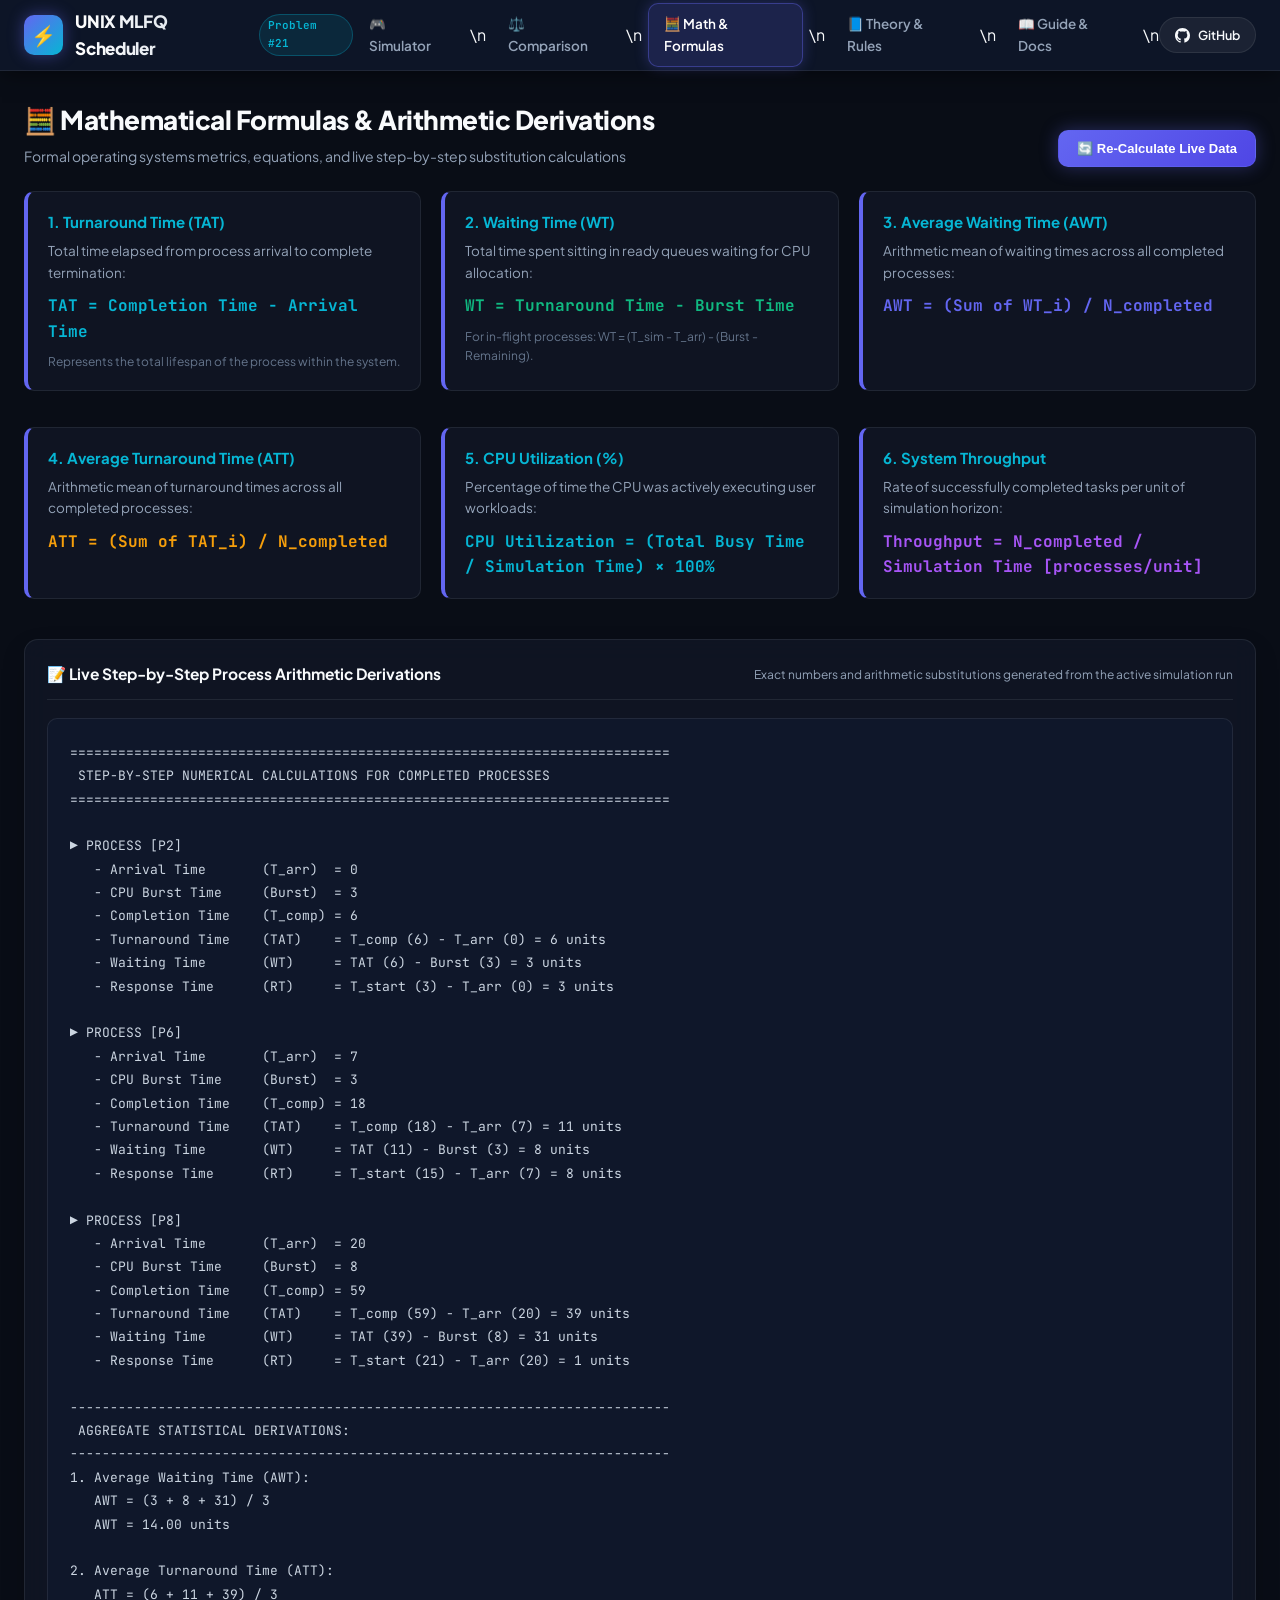
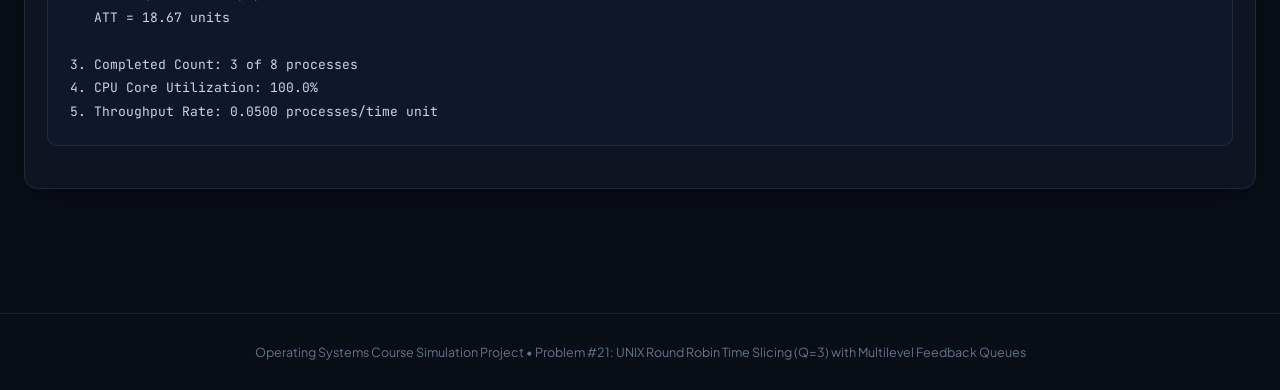
==== calculations.html @ 1c4921f4 "Add multi-page web frontend: 5 pages, shared CSS/JS engine, zero personal details" ====
<!DOCTYPE html>
<html lang="en">
<head>
    <meta charset="UTF-8">
    <meta name="viewport" content="width=device-width, initial-scale=1.0">
    <title>Mathematical Derivations & Formulas | UNIX MLFQ</title>
    <link rel="preconnect" href="https://fonts.googleapis.com">
    <link rel="preconnect" href="https://fonts.gstatic.com" crossorigin>
    <link href="https://fonts.googleapis.com/css2?family=Plus+Jakarta+Sans:wght@400;500;600;700;800&family=JetBrains+Mono:wght@400;600;700&display=swap" rel="stylesheet">
    <link rel="stylesheet" href="style.css">
</head>
<body>

<nav class="navbar">
    <div class="nav-container">
        <a href="index.html" class="nav-brand">
            <div class="brand-icon">⚡</div>
            <div>
                <div class="brand-title">UNIX MLFQ Scheduler</div>
            </div>
            <span class="brand-tag">Problem #21</span>
        </a>
        <ul class="nav-links">
            <li><a href="index.html" class="nav-link">🎮 Simulator</a></li>\n            <li><a href="comparison.html" class="nav-link">⚖️ Comparison</a></li>\n            <li><a href="calculations.html" class="nav-link active">🧮 Math & Formulas</a></li>\n            <li><a href="theory.html" class="nav-link">📘 Theory & Rules</a></li>\n            <li><a href="docs.html" class="nav-link">📖 Guide & Docs</a></li>\n        </ul>
        <div class="nav-actions">
            <a href="https://github.com/VaruVeerapaneni/OS-MLFQ-Scheduler" target="_blank" class="nav-gh-btn">
                <svg width="15" height="15" fill="currentColor" viewBox="0 0 24 24"><path d="M12 0C5.37 0 0 5.37 0 12c0 5.31 3.435 9.795 8.205 11.385.6.105.825-.255.825-.57 0-.285-.015-1.23-.015-2.235-3.015.555-3.795-.735-4.035-1.41-.135-.345-.72-1.41-1.23-1.695-.42-.225-1.02-.78-.015-.795.945-.015 1.62.87 1.845 1.23 1.08 1.815 2.805 1.305 3.495.99.105-.78.42-1.305.765-1.605-2.67-.3-5.46-1.335-5.46-5.925 0-1.305.465-2.385 1.23-3.225-.12-.3-.54-1.53.12-3.18 0 0 1.005-.315 3.3 1.23.96-.27 1.98-.405 3-.405s2.04.135 3 .405c2.295-1.56 3.3-1.23 3.3-1.23.66 1.65.24 2.88.12 3.18.765.84 1.23 1.905 1.23 3.225 0 4.605-2.805 5.625-5.475 5.925.435.375.81 1.095.81 2.22 0 1.605-.015 2.895-.015 3.3 0 .315.225.69.825.57A12.02 12.02 0 0024 12c0-6.63-5.37-12-12-12z"/></svg>
                GitHub
            </a>
        </div>
    </div>
</nav>

<div class="main-wrapper">
    <div class="page-header">
        <div>
            <h1 class="page-title">🧮 Mathematical Formulas & Arithmetic Derivations</h1>
            <p class="page-subtitle">Formal operating systems metrics, equations, and live step-by-step substitution calculations</p>
        </div>
        <div class="btn-group">
            <button class="btn btn-primary" onclick="recalcMath()">🔄 Re-Calculate Live Data</button>
        </div>
    </div>

    <!-- Formal Mathematical Definitions Grid -->
    <div style="display:grid; grid-template-columns:repeat(auto-fit, minmax(380px, 1fr)); gap:20px; margin-bottom:24px;">
        <div class="rule-card">
            <h3>1. Turnaround Time (TAT)</h3>
            <p>Total time elapsed from process arrival to complete termination:</p>
            <div style="margin-top:10px; font-family:var(--font-mono); color:var(--cyan); font-weight:700;">
                TAT = Completion Time - Arrival Time
            </div>
            <p style="margin-top:8px; font-size:12px; color:var(--text-dim);">Represents the total lifespan of the process within the system.</p>
        </div>

        <div class="rule-card">
            <h3>2. Waiting Time (WT)</h3>
            <p>Total time spent sitting in ready queues waiting for CPU allocation:</p>
            <div style="margin-top:10px; font-family:var(--font-mono); color:var(--emerald); font-weight:700;">
                WT = Turnaround Time - Burst Time
            </div>
            <p style="margin-top:8px; font-size:12px; color:var(--text-dim);">For in-flight processes: WT = (T_sim - T_arr) - (Burst - Remaining).</p>
        </div>

        <div class="rule-card">
            <h3>3. Average Waiting Time (AWT)</h3>
            <p>Arithmetic mean of waiting times across all completed processes:</p>
            <div style="margin-top:10px; font-family:var(--font-mono); color:var(--primary); font-weight:700;">
                AWT = (Sum of WT_i) / N_completed
            </div>
        </div>

        <div class="rule-card">
            <h3>4. Average Turnaround Time (ATT)</h3>
            <p>Arithmetic mean of turnaround times across all completed processes:</p>
            <div style="margin-top:10px; font-family:var(--font-mono); color:var(--amber); font-weight:700;">
                ATT = (Sum of TAT_i) / N_completed
            </div>
        </div>

        <div class="rule-card">
            <h3>5. CPU Utilization (%)</h3>
            <p>Percentage of time the CPU was actively executing user workloads:</p>
            <div style="margin-top:10px; font-family:var(--font-mono); color:var(--cyan); font-weight:700;">
                CPU Utilization = (Total Busy Time / Simulation Time) &times; 100%
            </div>
        </div>

        <div class="rule-card">
            <h3>6. System Throughput</h3>
            <p>Rate of successfully completed tasks per unit of simulation horizon:</p>
            <div style="margin-top:10px; font-family:var(--font-mono); color:var(--purple); font-weight:700;">
                Throughput = N_completed / Simulation Time  [processes/unit]
            </div>
        </div>
    </div>

    <!-- Live Step-by-Step Derivation Box -->
    <div class="panel">
        <div class="panel-header">
            <div class="panel-title">📝 Live Step-by-Step Process Arithmetic Derivations</div>
            <div style="font-size:12px; color:var(--text-muted);">Exact numbers and arithmetic substitutions generated from the active simulation run</div>
        </div>
        <div class="math-card" id="mathInspectorBox">Computing arithmetic derivations...</div>
    </div>
</div>

<footer>
    <div class="main-wrapper" style="padding:0;">
        Operating Systems Course Simulation Project &bull; Problem #21: UNIX Round Robin Time Slicing (Q=3) with Multilevel Feedback Queues
    </div>
</footer>

<script src="mlfq-engine.js"></script>
<script>
function recalcMath() {
    const arrivals = [0, 0, 3, 4, 7, 7, 8, 20];
    const bursts = [13, 3, 12, 13, 10, 3, 11, 8];
    const workload = [];
    for (let i = 0; i < arrivals.length; i++) {
        workload.push({ pid: `P${i + 1}`, arrival: arrivals[i], burst: bursts[i] });
    }

    const res = simulateMLFQ(workload, 3, 60, 3);
    const box = document.getElementById("mathInspectorBox");
    if (!box) return;

    const lines = [
        "===========================================================================",
        " STEP-BY-STEP NUMERICAL CALCULATIONS FOR COMPLETED PROCESSES",
        "===========================================================================",
        ""
    ];

    if (res.completed.length === 0) {
        lines.push("No processes completed execution within the current simulation horizon.");
    } else {
        res.completed.forEach((p, idx) => {
            lines.push(`▶ PROCESS [${p.pid}]`);
            lines.push(`   - Arrival Time       (T_arr)  = ${p.arrival}`);
            lines.push(`   - CPU Burst Time     (Burst)  = ${p.burst}`);
            lines.push(`   - Completion Time    (T_comp) = ${p.completionTime}`);
            lines.push(`   - Turnaround Time    (TAT)    = T_comp (${p.completionTime}) - T_arr (${p.arrival}) = ${p.tat} units`);
            lines.push(`   - Waiting Time       (WT)     = TAT (${p.tat}) - Burst (${p.burst}) = ${p.wt} units`);
            if (p.rt !== null) lines.push(`   - Response Time      (RT)     = T_start (${p.startTime}) - T_arr (${p.arrival}) = ${p.rt} units`);
            lines.push("");
        });

        lines.push("---------------------------------------------------------------------------");
        lines.push(" AGGREGATE STATISTICAL DERIVATIONS:");
        lines.push("---------------------------------------------------------------------------");
        const wtSum = res.completed.map(p => p.wt).join(" + ");
        lines.push(`1. Average Waiting Time (AWT):`);
        lines.push(`   AWT = (${wtSum}) / ${res.completed.length}`);
        lines.push(`   AWT = ${res.awt} units`);
        lines.push("");

        const tatSum = res.completed.map(p => p.tat).join(" + ");
        lines.push(`2. Average Turnaround Time (ATT):`);
        lines.push(`   ATT = (${tatSum}) / ${res.completed.length}`);
        lines.push(`   ATT = ${res.att} units`);
        lines.push("");

        lines.push(`3. Completed Count: ${res.doneCount} of ${res.total} processes`);
        lines.push(`4. CPU Core Utilization: ${res.cpu}%`);
        lines.push(`5. Throughput Rate: ${res.tp} processes/time unit`);
    }

    box.innerText = lines.join("\n");
}

window.addEventListener("DOMContentLoaded", () => {
    recalcMath();
});
</script>
</body>
</html>
---- style.css ----
/* ==========================================================================
   UNIX MLFQ Process Scheduling Simulation — Unified Theme Stylesheet
   Problem #21: Round Robin Time Slicing (Q=3) with Multilevel Feedback Queues
   ========================================================================== */

:root {
    --bg-base: #090d16;
    --bg-surface: #0f172a;
    --bg-card: rgba(17, 24, 39, 0.78);
    --bg-card-hover: rgba(30, 41, 59, 0.88);
    --border-glass: rgba(255, 255, 255, 0.08);
    --border-glow: rgba(99, 102, 241, 0.4);
    --primary: #6366f1;
    --primary-hover: #4f46e5;
    --primary-glow: rgba(99, 102, 241, 0.45);
    --cyan: #06b6d4;
    --cyan-glow: rgba(6, 182, 212, 0.4);
    --emerald: #10b981;
    --amber: #f59e0b;
    --rose: #f43f5e;
    --purple: #a855f7;
    --text-main: #f8fafc;
    --text-muted: #94a3b8;
    --text-dim: #64748b;
    --radius-sm: 6px;
    --radius-md: 10px;
    --radius-lg: 14px;
    --radius-full: 9999px;
    --font-sans: 'Plus Jakarta Sans', -apple-system, BlinkMacSystemFont, "Segoe UI", Roboto, sans-serif;
    --font-mono: 'JetBrains Mono', "SFMono-Regular", Consolas, monospace;
}

* { box-sizing: border-box; margin: 0; padding: 0; }

html, body {
    background-color: var(--bg-base);
    color: var(--text-main);
    font-family: var(--font-sans);
    line-height: 1.6;
    min-height: 100vh;
    -webkit-font-smoothing: antialiased;
}

/* Scrollbars */
::-webkit-scrollbar { width: 8px; height: 8px; }
::-webkit-scrollbar-track { background: var(--bg-surface); }
::-webkit-scrollbar-thumb { background: #334155; border-radius: var(--radius-full); }
::-webkit-scrollbar-thumb:hover { background: #475569; }

/* Sticky Top Navigation Bar */
.navbar {
    position: sticky;
    top: 0;
    z-index: 100;
    background: rgba(15, 23, 42, 0.90);
    backdrop-filter: blur(16px);
    -webkit-backdrop-filter: blur(16px);
    border-bottom: 1px solid var(--border-glass);
    box-shadow: 0 4px 20px -2px rgba(0, 0, 0, 0.5);
}

.nav-container {
    max-width: 1400px;
    margin: 0 auto;
    padding: 0 24px;
    height: 70px;
    display: flex;
    align-items: center;
    justify-content: space-between;
}

.nav-brand {
    display: flex;
    align-items: center;
    gap: 12px;
    text-decoration: none;
    color: var(--text-main);
}

.brand-icon {
    width: 40px;
    height: 40px;
    background: linear-gradient(135deg, #6366f1, #06b6d4);
    border-radius: 10px;
    display: flex;
    align-items: center;
    justify-content: center;
    font-size: 20px;
    box-shadow: 0 0 16px var(--primary-glow);
}

.brand-title {
    font-size: 17px;
    font-weight: 800;
    letter-spacing: -0.3px;
    background: linear-gradient(to right, #ffffff, #cbd5e1);
    -webkit-background-clip: text;
    -webkit-text-fill-color: transparent;
}

.brand-tag {
    font-size: 11px;
    color: var(--cyan);
    font-family: var(--font-mono);
    font-weight: 600;
    background: rgba(6, 182, 212, 0.12);
    padding: 2px 8px;
    border-radius: var(--radius-full);
    border: 1px solid rgba(6, 182, 212, 0.3);
}

.nav-links {
    display: flex;
    align-items: center;
    gap: 6px;
    list-style: none;
}

.nav-link {
    display: flex;
    align-items: center;
    gap: 7px;
    padding: 9px 15px;
    font-size: 13.5px;
    font-weight: 600;
    color: var(--text-muted);
    text-decoration: none;
    border-radius: var(--radius-md);
    transition: all 0.2s ease;
    border: 1px solid transparent;
}

.nav-link:hover {
    color: var(--text-main);
    background: rgba(255, 255, 255, 0.06);
}

.nav-link.active {
    color: #ffffff;
    background: rgba(99, 102, 241, 0.18);
    border-color: rgba(99, 102, 241, 0.4);
    box-shadow: 0 0 14px rgba(99, 102, 241, 0.3);
}

.nav-gh-btn {
    display: flex;
    align-items: center;
    gap: 8px;
    padding: 7px 15px;
    font-size: 12.5px;
    font-weight: 600;
    color: var(--text-main);
    background: rgba(255, 255, 255, 0.06);
    border: 1px solid var(--border-glass);
    border-radius: var(--radius-full);
    text-decoration: none;
    transition: all 0.2s ease;
}

.nav-gh-btn:hover {
    background: rgba(255, 255, 255, 0.14);
    border-color: rgba(255, 255, 255, 0.25);
}

/* Page Layout */
.main-wrapper {
    max-width: 1400px;
    margin: 0 auto;
    padding: 28px 24px 60px 24px;
}

.page-header {
    margin-bottom: 24px;
    display: flex;
    justify-content: space-between;
    align-items: flex-end;
    flex-wrap: wrap;
    gap: 16px;
}

.page-title {
    font-size: 26px;
    font-weight: 800;
    letter-spacing: -0.5px;
    display: flex;
    align-items: center;
    gap: 12px;
}

.page-subtitle {
    color: var(--text-muted);
    font-size: 14px;
    margin-top: 4px;
}

/* Glass Panels */
.panel {
    background: var(--bg-card);
    border: 1px solid var(--border-glass);
    border-radius: var(--radius-lg);
    padding: 22px;
    margin-bottom: 24px;
    backdrop-filter: blur(12px);
    -webkit-backdrop-filter: blur(12px);
    box-shadow: 0 10px 30px -10px rgba(0, 0, 0, 0.4);
}

.panel-header {
    display: flex;
    align-items: center;
    justify-content: space-between;
    margin-bottom: 18px;
    padding-bottom: 12px;
    border-bottom: 1px solid var(--border-glass);
}

.panel-title {
    font-size: 15.5px;
    font-weight: 700;
    color: var(--text-main);
    display: flex;
    align-items: center;
    gap: 8px;
}

.params-grid {
    display: grid;
    grid-template-columns: repeat(auto-fit, minmax(140px, 1fr));
    gap: 14px;
    margin-bottom: 18px;
}

.input-box {
    display: flex;
    flex-direction: column;
    gap: 6px;
}

.input-box label {
    font-size: 11px;
    font-weight: 700;
    text-transform: uppercase;
    letter-spacing: 0.5px;
    color: var(--text-muted);
}

.input-box input, .input-box select {
    background: #0b1120;
    border: 1px solid rgba(255, 255, 255, 0.12);
    border-radius: var(--radius-sm);
    padding: 9px 12px;
    color: var(--text-main);
    font-family: var(--font-mono);
    font-size: 13.5px;
    font-weight: 600;
    outline: none;
    transition: all 0.2s ease;
}

.input-box input:focus, .input-box select:focus {
    border-color: var(--primary);
    box-shadow: 0 0 12px var(--primary-glow);
}

/* Buttons */
.btn-group {
    display: flex;
    flex-wrap: wrap;
    align-items: center;
    gap: 10px;
}

.btn {
    display: inline-flex;
    align-items: center;
    justify-content: center;
    gap: 8px;
    padding: 10px 18px;
    font-size: 13px;
    font-weight: 700;
    border-radius: var(--radius-md);
    cursor: pointer;
    transition: all 0.2s ease;
    border: 1px solid transparent;
    text-decoration: none;
    outline: none;
}

.btn:active { transform: translateY(1px); }

.btn-primary {
    background: linear-gradient(135deg, #6366f1, #4f46e5);
    color: #ffffff;
    border-color: rgba(99, 102, 241, 0.4);
    box-shadow: 0 0 18px rgba(99, 102, 241, 0.35);
}
.btn-primary:hover {
    background: linear-gradient(135deg, #4f46e5, #4338ca);
    box-shadow: 0 0 24px rgba(99, 102, 241, 0.5);
}

.btn-cyan {
    background: rgba(6, 182, 212, 0.12);
    color: var(--cyan);
    border-color: rgba(6, 182, 212, 0.35);
}
.btn-cyan:hover {
    background: rgba(6, 182, 212, 0.22);
    border-color: var(--cyan);
    box-shadow: 0 0 16px var(--cyan-glow);
}

.btn-emerald {
    background: rgba(16, 185, 129, 0.12);
    color: var(--emerald);
    border-color: rgba(16, 185, 129, 0.35);
}
.btn-emerald:hover {
    background: rgba(16, 185, 129, 0.22);
    border-color: var(--emerald);
    box-shadow: 0 0 16px rgba(16, 185, 129, 0.35);
}

.btn-amber {
    background: rgba(245, 158, 11, 0.12);
    color: var(--amber);
    border-color: rgba(245, 158, 11, 0.35);
}
.btn-amber:hover {
    background: rgba(245, 158, 11, 0.22);
    border-color: var(--amber);
}

.btn-secondary {
    background: rgba(255, 255, 255, 0.05);
    color: var(--text-main);
    border-color: var(--border-glass);
}
.btn-secondary:hover {
    background: rgba(255, 255, 255, 0.1);
    border-color: rgba(255, 255, 255, 0.2);
}

/* KPI Cards */
.kpi-grid {
    display: grid;
    grid-template-columns: repeat(auto-fit, minmax(210px, 1fr));
    gap: 16px;
    margin-bottom: 24px;
}

.kpi-card {
    background: var(--bg-card);
    border: 1px solid var(--border-glass);
    border-radius: var(--radius-lg);
    padding: 18px 20px;
    position: relative;
    overflow: hidden;
    backdrop-filter: blur(12px);
    transition: transform 0.2s ease, border-color 0.2s ease;
}

.kpi-card:hover {
    transform: translateY(-2px);
    border-color: rgba(255, 255, 255, 0.18);
}

.kpi-card::before {
    content: '';
    position: absolute;
    top: 0; left: 0; right: 0;
    height: 3px;
    background: var(--kpi-accent, var(--primary));
}

.kpi-label {
    font-size: 11px;
    text-transform: uppercase;
    font-weight: 700;
    letter-spacing: 0.6px;
    color: var(--text-muted);
}

.kpi-value {
    font-size: 28px;
    font-weight: 800;
    margin: 8px 0 4px 0;
    color: var(--text-main);
    font-family: var(--font-mono);
    letter-spacing: -0.5px;
}

.kpi-subtext {
    font-size: 12px;
    color: var(--text-dim);
}

/* Live Monitor & Queues */
.live-monitor-grid {
    display: grid;
    grid-template-columns: 290px 1fr;
    gap: 18px;
    margin-bottom: 24px;
}

.cpu-box {
    background: var(--bg-surface);
    border: 1px solid var(--border-glass);
    border-radius: var(--radius-md);
    padding: 18px;
    display: flex;
    flex-direction: column;
    justify-content: space-between;
    position: relative;
    overflow: hidden;
}

.cpu-pulse-dot {
    width: 10px;
    height: 10px;
    border-radius: 50%;
    background: var(--emerald);
    box-shadow: 0 0 10px var(--emerald);
    animation: cpuPulse 1.4s infinite ease-in-out;
}

@keyframes cpuPulse {
    0% { transform: scale(0.9); opacity: 0.6; }
    50% { transform: scale(1.3); opacity: 1; }
    100% { transform: scale(0.9); opacity: 0.6; }
}

.cpu-active-val {
    font-size: 18px;
    font-weight: 700;
    color: var(--cyan);
    font-family: var(--font-mono);
    margin-top: 6px;
}

.queues-container {
    background: var(--bg-surface);
    border: 1px solid var(--border-glass);
    border-radius: var(--radius-md);
    padding: 16px;
    display: flex;
    flex-direction: column;
    gap: 12px;
}

.queue-row {
    display: flex;
    align-items: center;
    gap: 12px;
}

.queue-badge {
    width: 72px;
    font-size: 11px;
    font-weight: 700;
    padding: 4px 8px;
    border-radius: var(--radius-sm);
    text-align: center;
    font-family: var(--font-mono);
}

.q0-badge { background: rgba(99, 102, 241, 0.2); color: #818cf8; border: 1px solid rgba(99, 102, 241, 0.4); }
.q1-badge { background: rgba(6, 182, 212, 0.2); color: #22d3ee; border: 1px solid rgba(6, 182, 212, 0.4); }
.q2-badge { background: rgba(245, 158, 11, 0.2); color: #fbbf24; border: 1px solid rgba(245, 158, 11, 0.4); }

.queue-track {
    flex: 1;
    min-height: 42px;
    background: #090d16;
    border: 1px dashed rgba(255, 255, 255, 0.1);
    border-radius: var(--radius-sm);
    display: flex;
    align-items: center;
    padding: 4px 10px;
    gap: 8px;
    overflow-x: auto;
}

.pcb-chip {
    display: inline-flex;
    align-items: center;
    gap: 6px;
    padding: 4px 10px;
    background: #1e293b;
    border: 1px solid rgba(255, 255, 255, 0.12);
    border-radius: var(--radius-full);
    font-size: 11.5px;
    font-weight: 700;
    font-family: var(--font-mono);
    color: var(--text-main);
    white-space: nowrap;
}

.pcb-chip-rem {
    color: var(--cyan);
    font-size: 10px;
}

.queue-empty-msg {
    font-size: 11px;
    color: var(--text-dim);
    font-style: italic;
}

/* Gantt Chart */
.gantt-svg-wrapper {
    width: 100%;
    overflow-x: auto;
    padding: 8px 0;
}

.gantt-svg {
    width: 100%;
    min-width: 900px;
    height: 96px;
    background: #070b12;
    border-radius: var(--radius-md);
    border: 1px solid rgba(255, 255, 255, 0.05);
}

/* Data Tables */
.table-wrapper {
    width: 100%;
    overflow-x: auto;
    background: var(--bg-surface);
    border: 1px solid var(--border-glass);
    border-radius: var(--radius-md);
}

table {
    width: 100%;
    border-collapse: collapse;
    font-size: 13px;
    text-align: left;
}

thead th {
    background: #0b1120;
    color: var(--text-muted);
    font-size: 11px;
    font-weight: 700;
    text-transform: uppercase;
    letter-spacing: 0.5px;
    padding: 12px 16px;
    border-bottom: 1px solid var(--border-glass);
}

tbody td {
    padding: 12px 16px;
    border-bottom: 1px solid rgba(255, 255, 255, 0.04);
    font-family: var(--font-mono);
    color: #e2e8f0;
}

tbody tr:hover { background: rgba(255, 255, 255, 0.03); }

.status-badge {
    display: inline-block;
    padding: 3px 8px;
    border-radius: var(--radius-full);
    font-size: 10.5px;
    font-weight: 700;
}

.status-term { background: rgba(16, 185, 129, 0.15); color: #34d399; border: 1px solid rgba(16, 185, 129, 0.3); }
.status-ready { background: rgba(6, 182, 212, 0.15); color: #38bdf8; border: 1px solid rgba(6, 182, 212, 0.3); }
.status-run { background: rgba(99, 102, 241, 0.2); color: #a5b4fc; border: 1px solid rgba(99, 102, 241, 0.4); }

/* Math Box & Theory Cards */
.math-card {
    background: var(--bg-surface);
    border: 1px solid var(--border-glass);
    border-radius: var(--radius-md);
    padding: 22px;
    margin-bottom: 20px;
    font-family: var(--font-mono);
    font-size: 13px;
    line-height: 1.8;
    color: #cbd5e1;
    white-space: pre-wrap;
}

.rule-card {
    background: var(--bg-card);
    border: 1px solid var(--border-glass);
    border-left: 4px solid var(--primary);
    border-radius: var(--radius-md);
    padding: 18px 20px;
    margin-bottom: 16px;
}

.rule-card h3 {
    font-size: 15px;
    color: var(--cyan);
    margin-bottom: 6px;
}

.rule-card p {
    color: var(--text-muted);
    font-size: 13.5px;
}

/* Modal */
.modal-overlay {
    position: fixed;
    top: 0; left: 0; right: 0; bottom: 0;
    background: rgba(0, 0, 0, 0.78);
    backdrop-filter: blur(8px);
    z-index: 999;
    display: none;
    align-items: center;
    justify-content: center;
    padding: 20px;
}

.modal-content {
    background: #0f172a;
    border: 1px solid rgba(255, 255, 255, 0.15);
    border-radius: var(--radius-lg);
    width: 100%;
    max-width: 480px;
    padding: 24px;
    box-shadow: 0 20px 40px rgba(0,0,0,0.6);
}

.modal-header {
    display: flex;
    justify-content: space-between;
    align-items: center;
    margin-bottom: 18px;
}

.modal-close-btn {
    background: transparent;
    border: none;
    color: var(--text-muted);
    font-size: 22px;
    cursor: pointer;
}
.modal-close-btn:hover { color: #ffffff; }

/* Footer */
footer {
    border-top: 1px solid var(--border-glass);
    padding: 28px 0;
    margin-top: 40px;
    text-align: center;
    color: var(--text-dim);
    font-size: 12.5px;
}

/* Responsive */
@media (max-width: 900px) {
    .live-monitor-grid { grid-template-columns: 1fr; }
    .nav-links { display: none; }
}
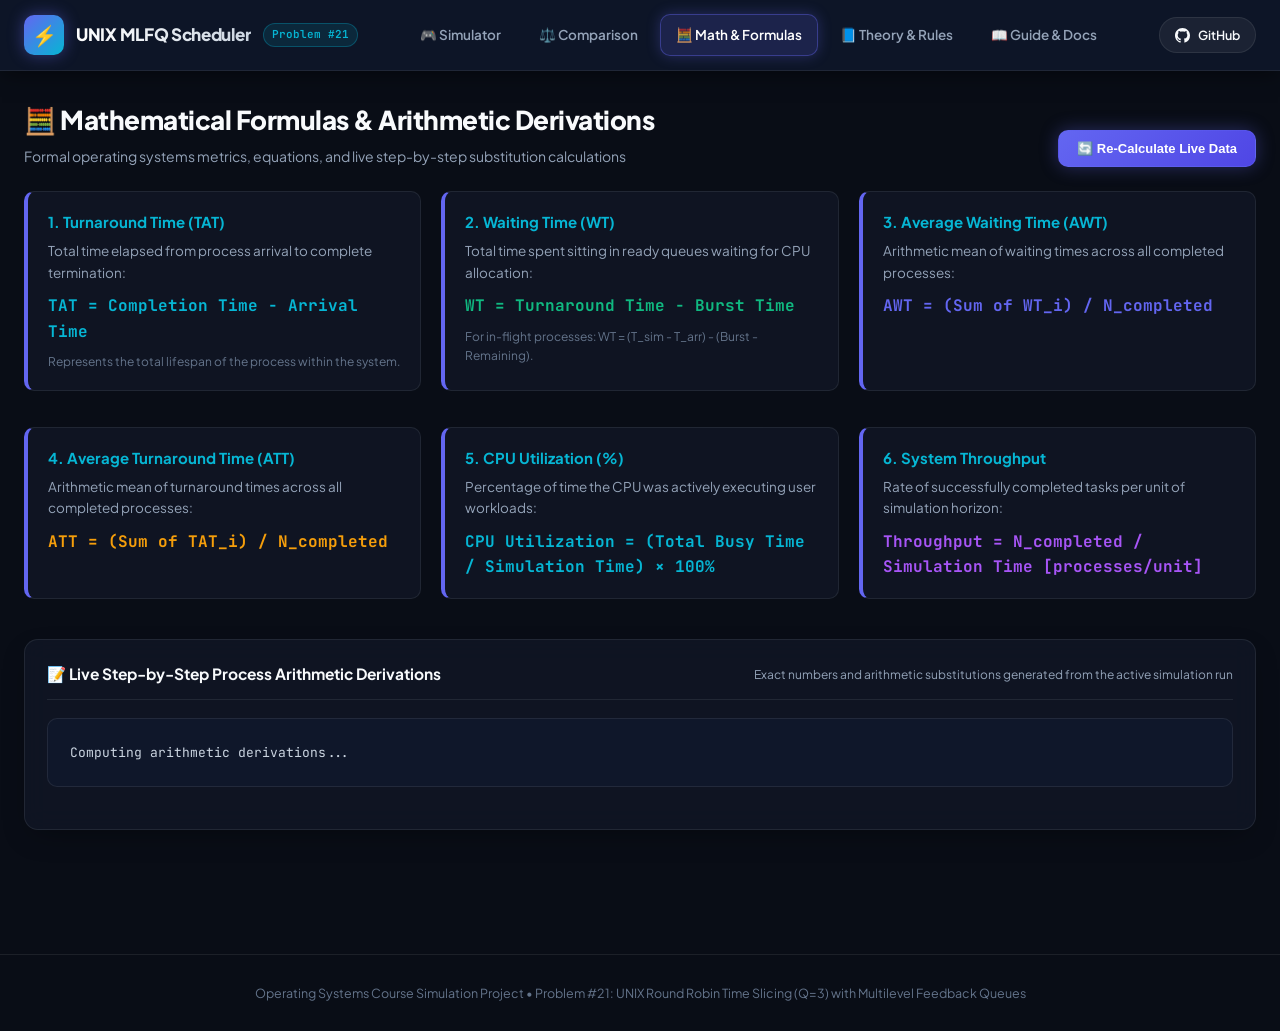
==== commit 6615c3e5: "Fix page navigation and add workload mode selector" ====
--- a/calculations.html
+++ b/calculations.html
@@ -21,7 +21,12 @@
             <span class="brand-tag">Problem #21</span>
         </a>
         <ul class="nav-links">
-            <li><a href="index.html" class="nav-link">🎮 Simulator</a></li>\n            <li><a href="comparison.html" class="nav-link">⚖️ Comparison</a></li>\n            <li><a href="calculations.html" class="nav-link active">🧮 Math & Formulas</a></li>\n            <li><a href="theory.html" class="nav-link">📘 Theory & Rules</a></li>\n            <li><a href="docs.html" class="nav-link">📖 Guide & Docs</a></li>\n        </ul>
+            <li><a href="index.html" class="nav-link">🎮 Simulator</a></li>
+            <li><a href="comparison.html" class="nav-link">⚖️ Comparison</a></li>
+            <li><a href="calculations.html" class="nav-link active">🧮 Math & Formulas</a></li>
+            <li><a href="theory.html" class="nav-link">📘 Theory & Rules</a></li>
+            <li><a href="docs.html" class="nav-link">📖 Guide & Docs</a></li>
+        </ul>
         <div class="nav-actions">
             <a href="https://github.com/VaruVeerapaneni/OS-MLFQ-Scheduler" target="_blank" class="nav-gh-btn">
                 <svg width="15" height="15" fill="currentColor" viewBox="0 0 24 24"><path d="M12 0C5.37 0 0 5.37 0 12c0 5.31 3.435 9.795 8.205 11.385.6.105.825-.255.825-.57 0-.285-.015-1.23-.015-2.235-3.015.555-3.795-.735-4.035-1.41-.135-.345-.72-1.41-1.23-1.695-.42-.225-1.02-.78-.015-.795.945-.015 1.62.87 1.845 1.23 1.08 1.815 2.805 1.305 3.495.99.105-.78.42-1.305.765-1.605-2.67-.3-5.46-1.335-5.46-5.925 0-1.305.465-2.385 1.23-3.225-.12-.3-.54-1.53.12-3.18 0 0 1.005-.315 3.3 1.23.96-.27 1.98-.405 3-.405s2.04.135 3 .405c2.295-1.56 3.3-1.23 3.3-1.23.66 1.65.24 2.88.12 3.18.765.84 1.23 1.905 1.23 3.225 0 4.605-2.805 5.625-5.475 5.925.435.375.81 1.095.81 2.22 0 1.605-.015 2.895-.015 3.3 0 .315.225.69.825.57A12.02 12.02 0 0024 12c0-6.63-5.37-12-12-12z"/></svg>
@@ -166,7 +171,8 @@
         lines.push(`5. Throughput Rate: ${res.tp} processes/time unit`);
     }
 
-    box.innerText = lines.join("\n");
+    box.innerText = lines.join("
+");
 }
 
 window.addEventListener("DOMContentLoaded", () => {
--- a/style.css
+++ b/style.css
@@ -659,3 +659,64 @@
     .live-monitor-grid { grid-template-columns: 1fr; }
     .nav-links { display: none; }
 }
+
+
+/* Individual process editor */
+.panel-hint {
+    color: var(--text-muted);
+    font-size: 12px;
+    margin-top: 4px;
+}
+.process-input-table {
+    width: 100%;
+    border-collapse: collapse;
+    min-width: 520px;
+}
+.process-input-table th,
+.process-input-table td {
+    padding: 10px 12px;
+    text-align: left;
+    border-bottom: 1px solid var(--border-glass);
+}
+.process-input-table th {
+    color: var(--text-muted);
+    font-size: 11px;
+    text-transform: uppercase;
+    letter-spacing: .5px;
+}
+.process-input-table input {
+    width: 100%;
+    min-width: 90px;
+    background: #0b1120;
+    color: var(--text-main);
+    border: 1px solid rgba(255,255,255,.14);
+    border-radius: 7px;
+    padding: 10px 11px;
+    font: 600 13px var(--font-mono);
+    outline: none;
+}
+.process-input-table input:focus {
+    border-color: var(--cyan);
+    box-shadow: 0 0 0 2px rgba(6,182,212,.14);
+}
+.process-table-footer {
+    display: flex;
+    justify-content: space-between;
+    align-items: center;
+    gap: 12px;
+    margin-top: 14px;
+    color: var(--text-muted);
+    font-size: 12px;
+}
+.btn-remove-process {
+    color: #fda4af;
+    background: rgba(244,63,94,.10);
+    border: 1px solid rgba(244,63,94,.25);
+    padding: 8px 12px;
+}
+.btn-remove-process:hover {
+    background: rgba(244,63,94,.2);
+}
+@media (max-width: 640px) {
+    .process-table-footer { align-items: flex-start; flex-direction: column; }
+}
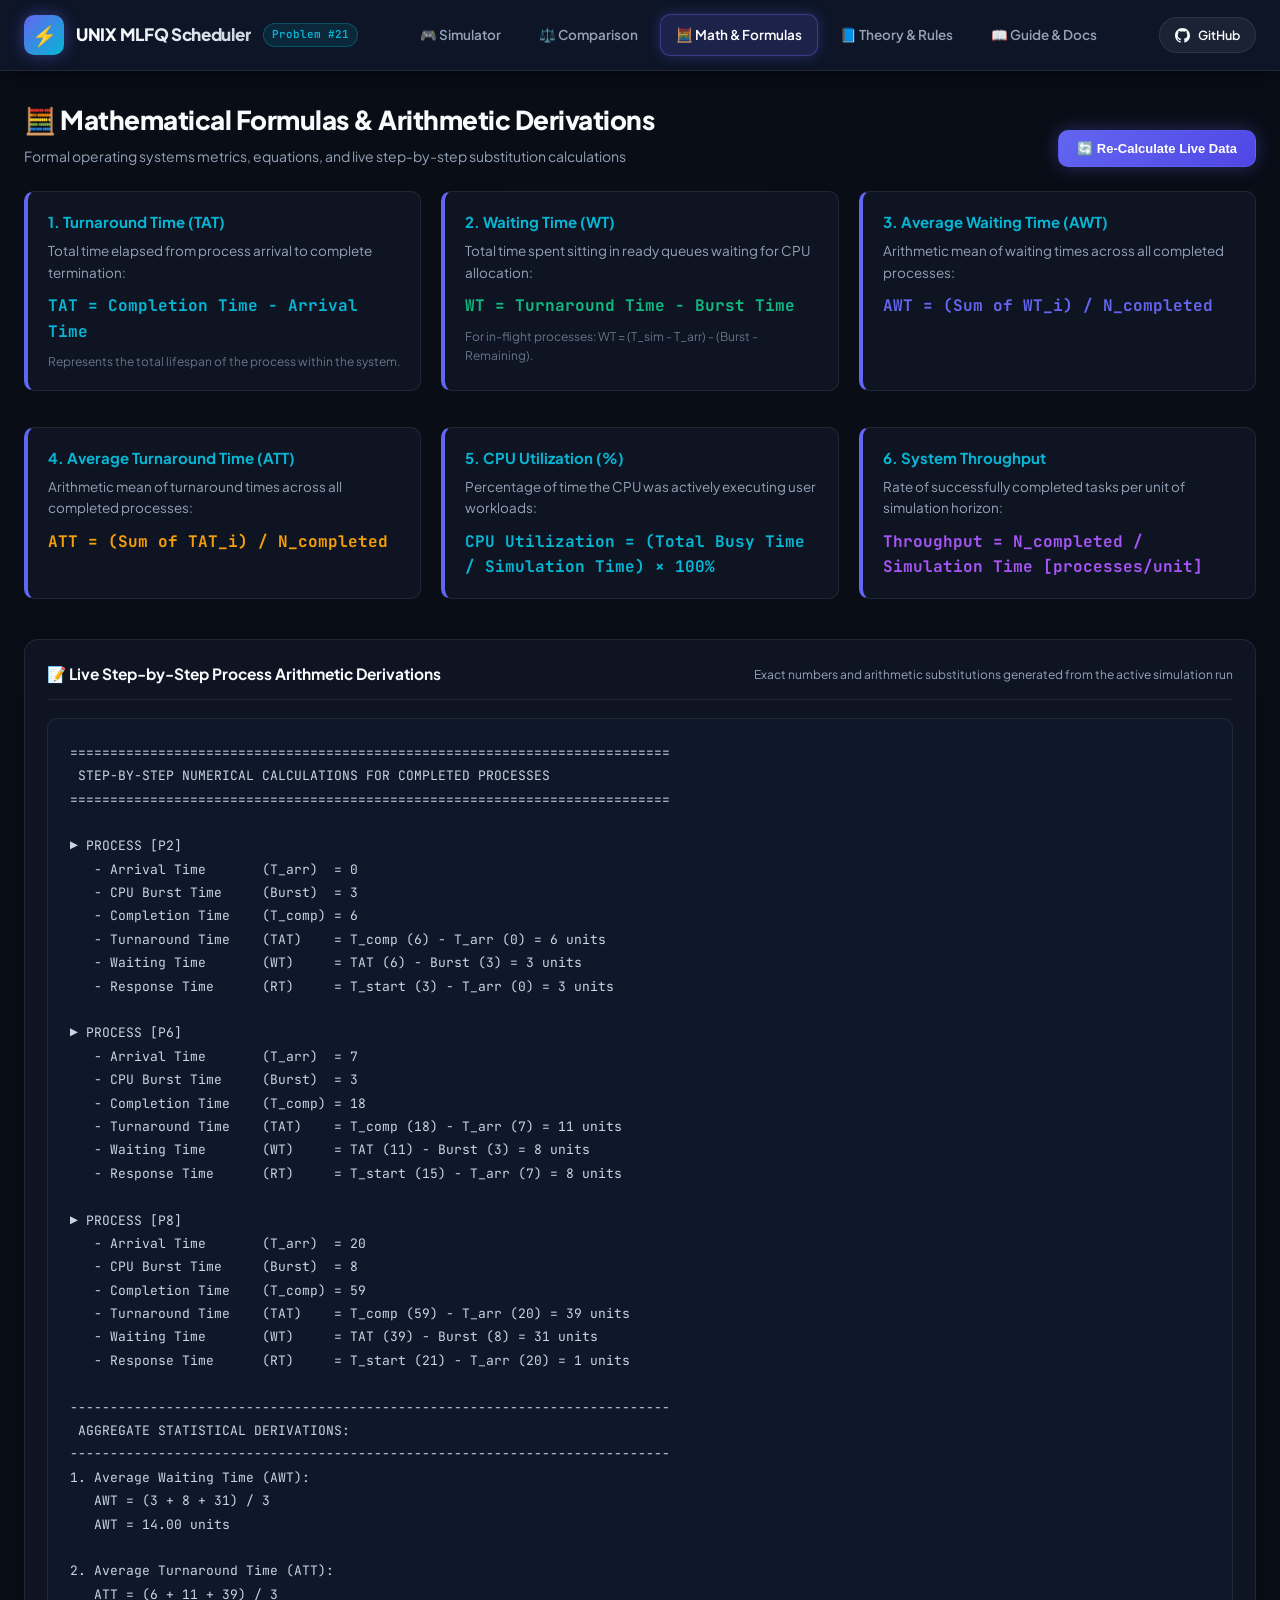
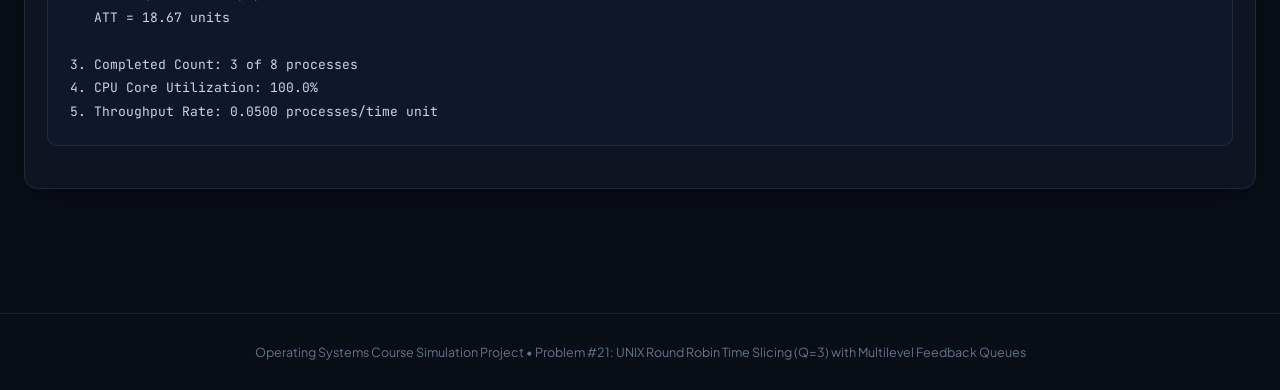
==== commit 90f88e39: "Fix calculations page JavaScript string syntax" ====
--- a/calculations.html
+++ b/calculations.html
@@ -171,8 +171,7 @@
         lines.push(`5. Throughput Rate: ${res.tp} processes/time unit`);
     }
 
-    box.innerText = lines.join("
-");
+    box.innerText = lines.join("\n");
 }
 
 window.addEventListener("DOMContentLoaded", () => {
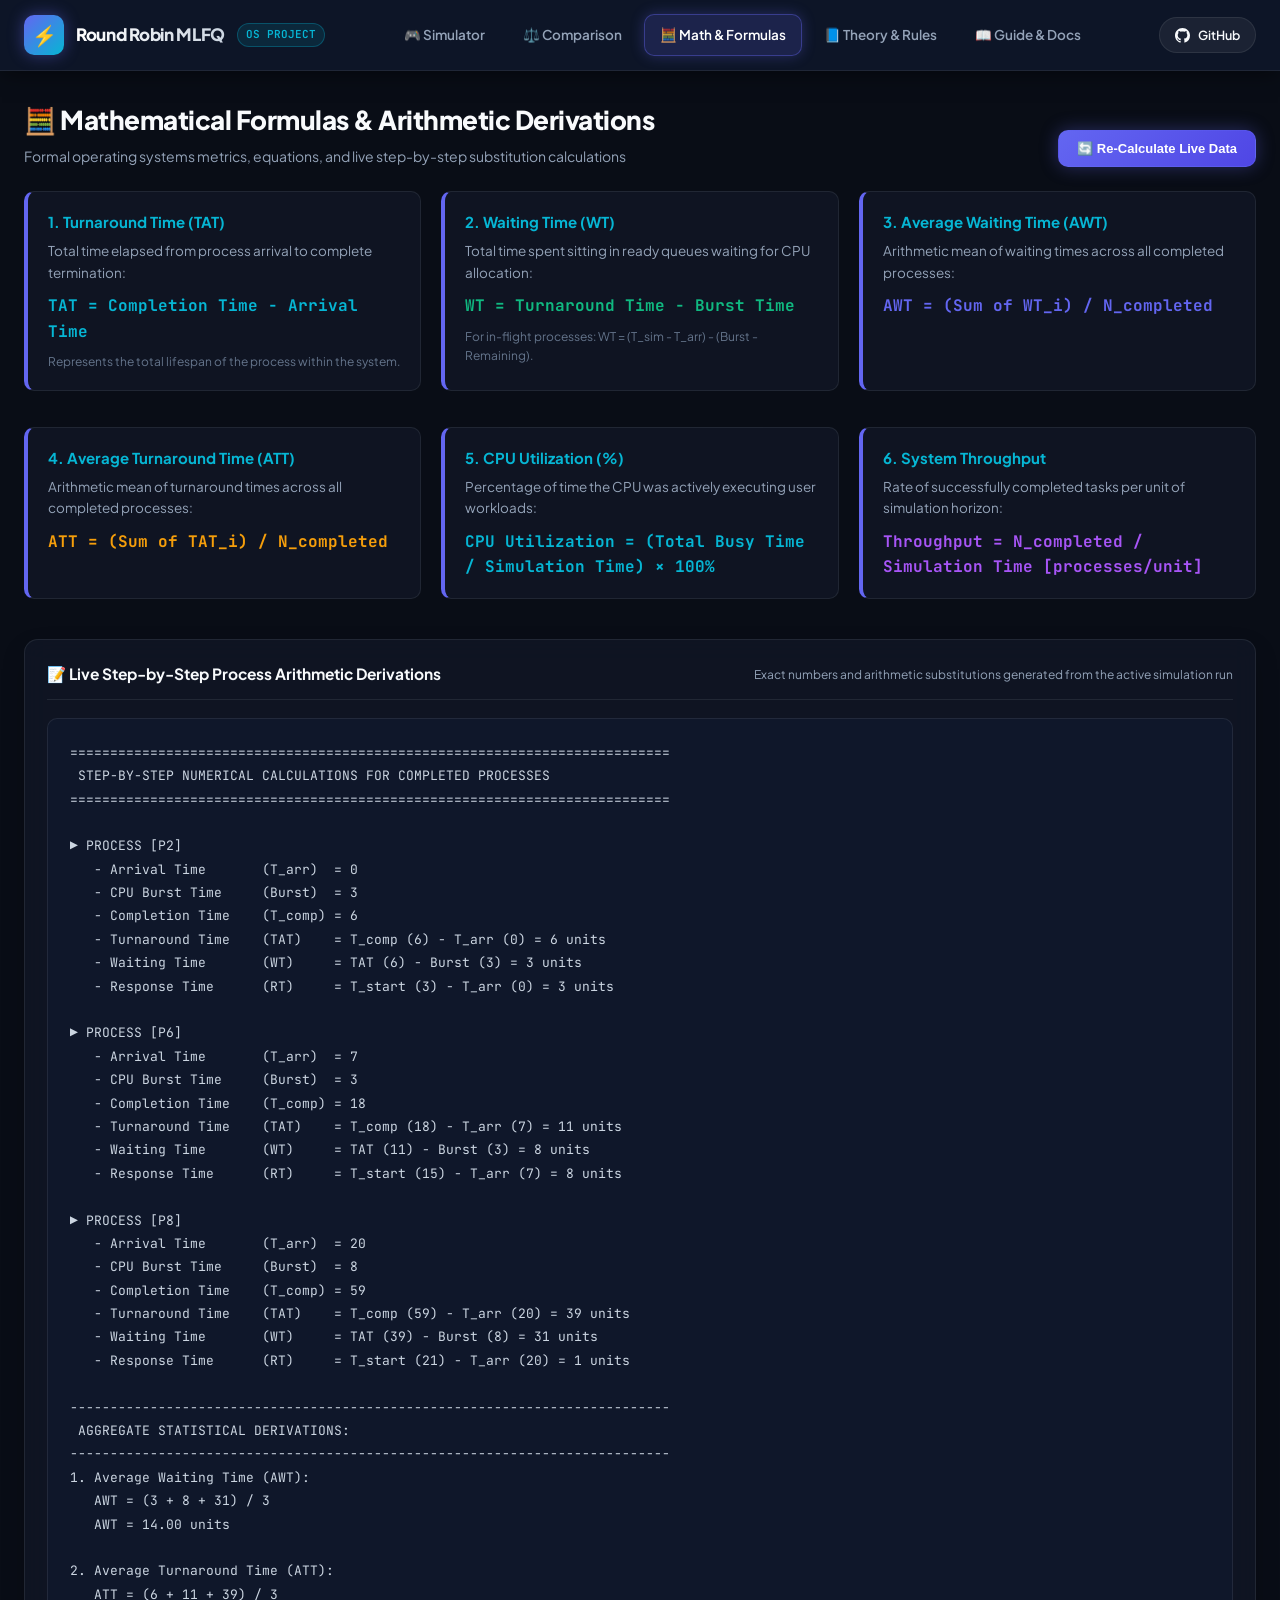
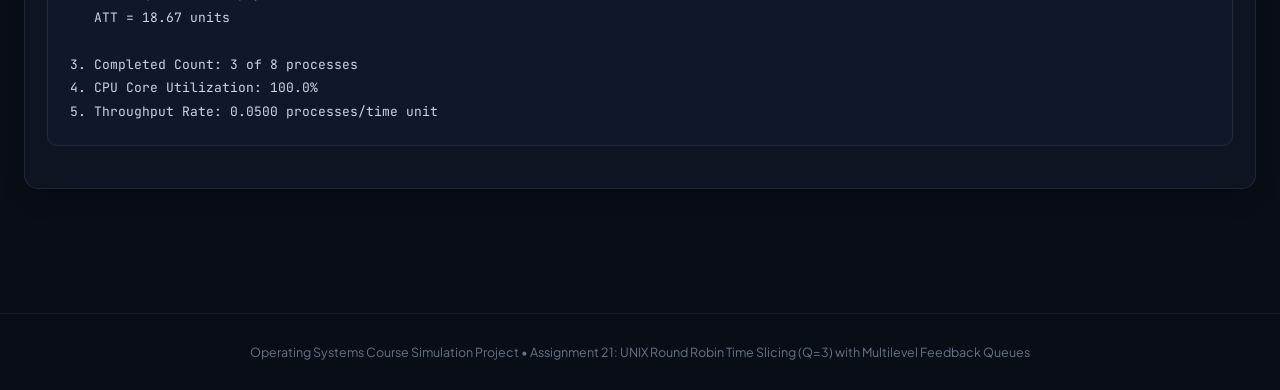
==== commit 2d373c25: "Align website with six-process Round Robin MLFQ assignment" ====
--- a/calculations.html
+++ b/calculations.html
@@ -3,7 +3,7 @@
 <head>
     <meta charset="UTF-8">
     <meta name="viewport" content="width=device-width, initial-scale=1.0">
-    <title>Mathematical Derivations & Formulas | UNIX MLFQ</title>
+    <title>Scheduling Calculations | Round Robin MLFQ</title>
     <link rel="preconnect" href="https://fonts.googleapis.com">
     <link rel="preconnect" href="https://fonts.gstatic.com" crossorigin>
     <link href="https://fonts.googleapis.com/css2?family=Plus+Jakarta+Sans:wght@400;500;600;700;800&family=JetBrains+Mono:wght@400;600;700&display=swap" rel="stylesheet">
@@ -16,9 +16,9 @@
         <a href="index.html" class="nav-brand">
             <div class="brand-icon">⚡</div>
             <div>
-                <div class="brand-title">UNIX MLFQ Scheduler</div>
+                <div class="brand-title">Round Robin MLFQ</div>
             </div>
-            <span class="brand-tag">Problem #21</span>
+            <span class="brand-tag">OS PROJECT</span>
         </a>
         <ul class="nav-links">
             <li><a href="index.html" class="nav-link">🎮 Simulator</a></li>
@@ -112,7 +112,7 @@
 
 <footer>
     <div class="main-wrapper" style="padding:0;">
-        Operating Systems Course Simulation Project &bull; Problem #21: UNIX Round Robin Time Slicing (Q=3) with Multilevel Feedback Queues
+        Operating Systems Course Simulation Project &bull; Assignment 21: UNIX Round Robin Time Slicing (Q=3) with Multilevel Feedback Queues
     </div>
 </footer>
 
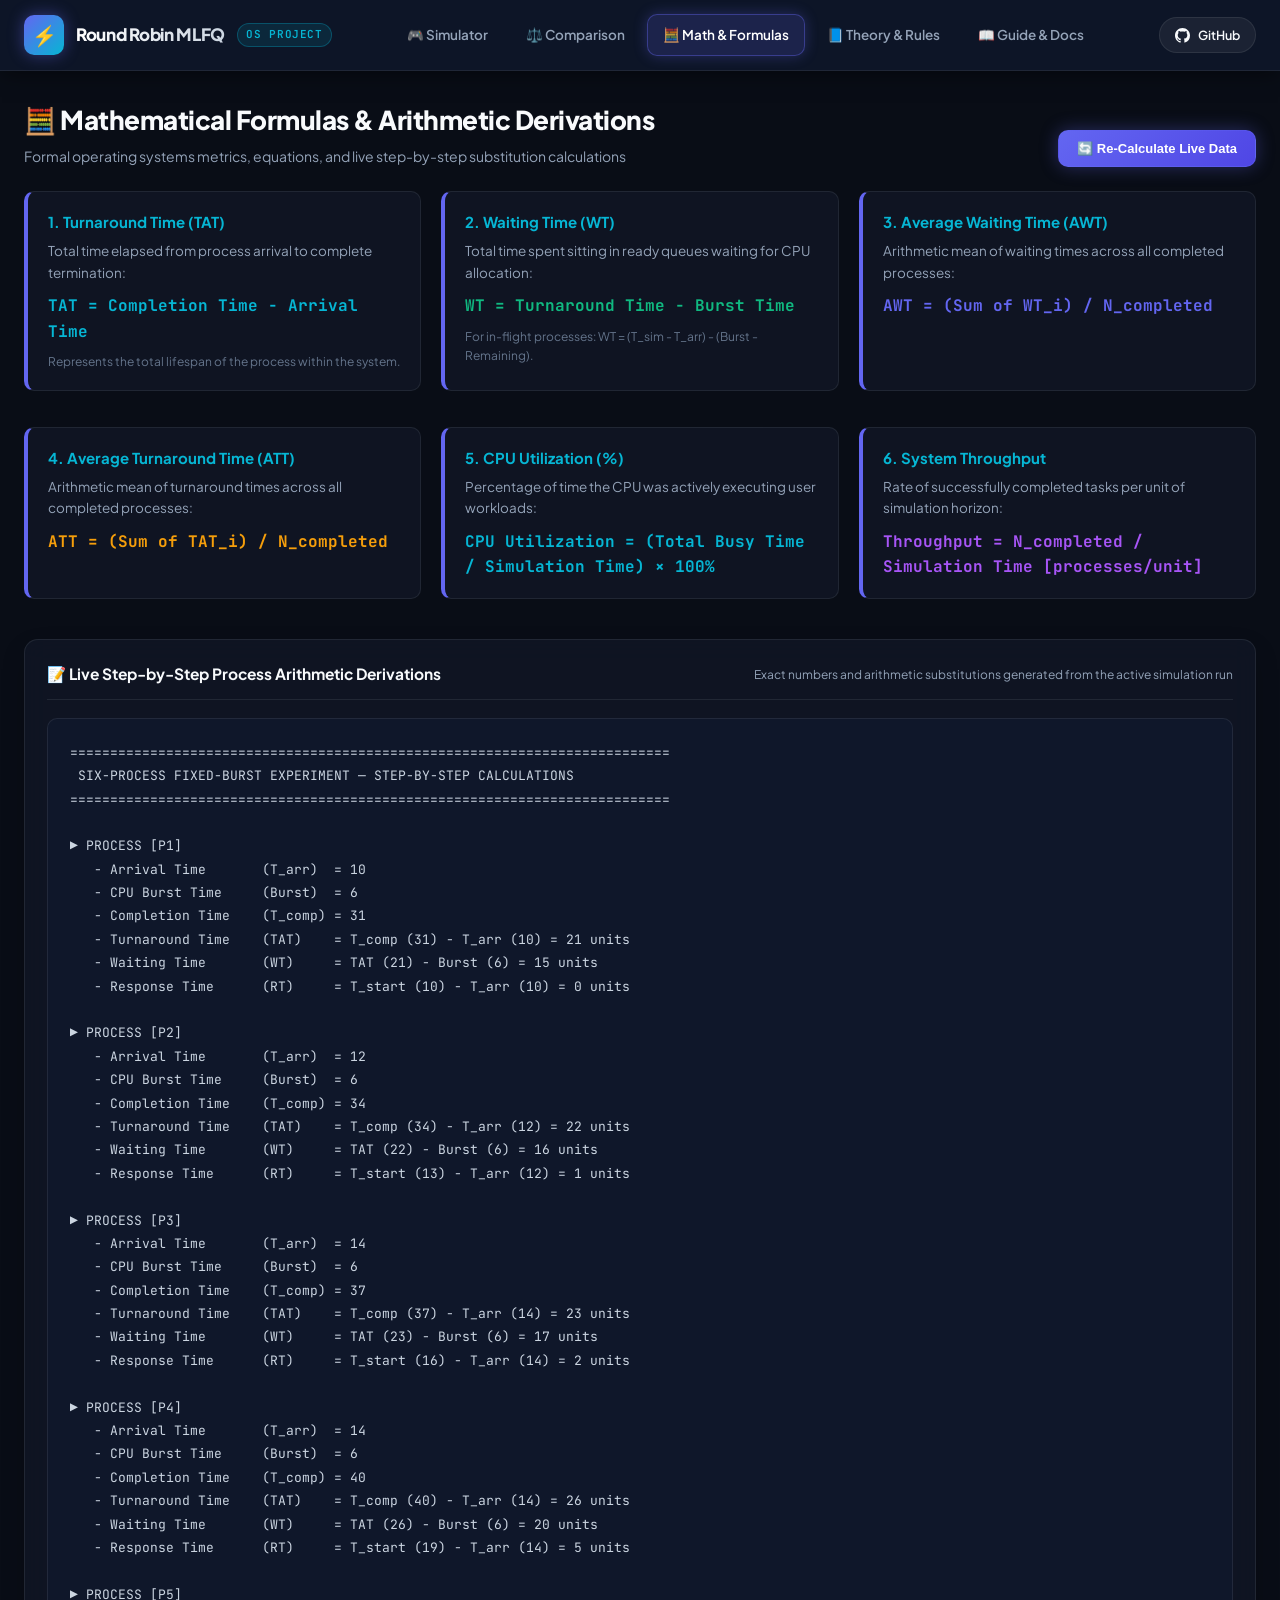
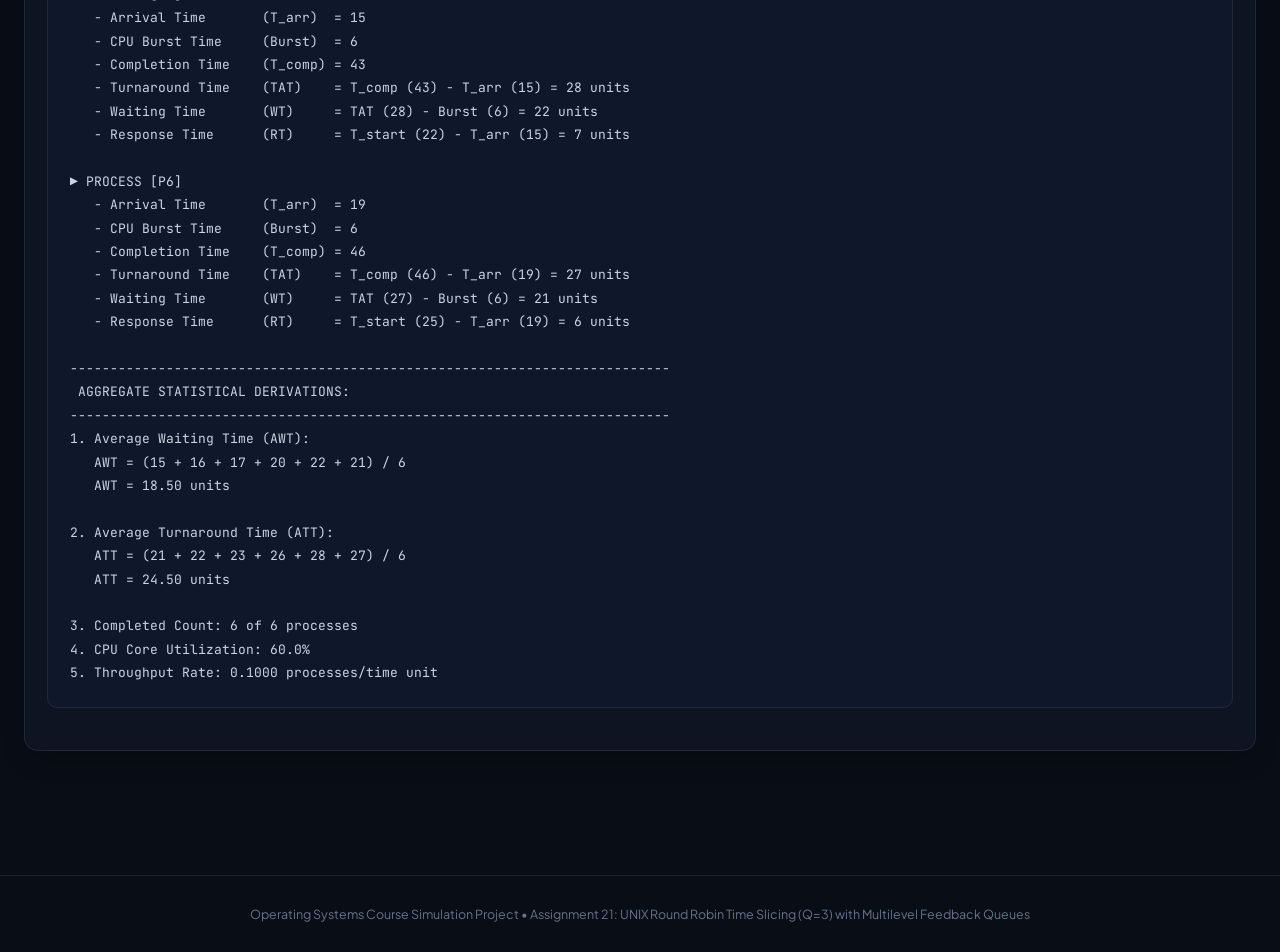
==== commit f38a6f13: "Document and test six-process fixed and randomized MLFQ experiments" ====
--- a/calculations.html
+++ b/calculations.html
@@ -119,12 +119,13 @@
 <script src="mlfq-engine.js"></script>
 <script>
 function recalcMath() {
-    const arrivals = [0, 0, 3, 4, 7, 7, 8, 20];
-    const bursts = [13, 3, 12, 13, 10, 3, 11, 8];
-    const workload = [];
-    for (let i = 0; i < arrivals.length; i++) {
-        workload.push({ pid: `P${i + 1}`, arrival: arrivals[i], burst: bursts[i] });
-    }
+    const seedGenerator = new PRNG(42);
+    const arrivals = Array.from({ length: 6 }, () => seedGenerator.nextInt(0, 20)).sort((a, b) => a - b);
+    const workload = arrivals.map((arrival, index) => ({
+        pid: `P${index + 1}`,
+        arrival,
+        burst: 6
+    }));
 
     const res = simulateMLFQ(workload, 3, 60, 3);
     const box = document.getElementById("mathInspectorBox");
@@ -132,7 +133,7 @@
 
     const lines = [
         "===========================================================================",
-        " STEP-BY-STEP NUMERICAL CALCULATIONS FOR COMPLETED PROCESSES",
+        " SIX-PROCESS FIXED-BURST EXPERIMENT — STEP-BY-STEP CALCULATIONS",
         "===========================================================================",
         ""
     ];
--- a/style.css
+++ b/style.css
@@ -657,7 +657,11 @@
 /* Responsive */
 @media (max-width: 900px) {
     .live-monitor-grid { grid-template-columns: 1fr; }
-    .nav-links { display: none; }
+    .nav-container { height: auto; min-height: 70px; padding: 12px 18px; flex-wrap: wrap; gap: 10px; }
+    .nav-links { display: flex; order: 3; width: 100%; gap: 8px; overflow-x: auto; padding: 4px 0 8px; scrollbar-width: thin; }
+    .nav-links li { flex: 0 0 auto; }
+    .nav-link { white-space: nowrap; padding: 8px 10px; }
+    .nav-actions { margin-left: auto; }
 }
 
 
@@ -720,3 +724,9 @@
 @media (max-width: 640px) {
     .process-table-footer { align-items: flex-start; flex-direction: column; }
 }
+
+.brand-tag { letter-spacing: .06em; }
+.nav-links { list-style: none; }
+.nav-link { text-decoration: none; }
+.page-title { max-width: 900px; }
+@media (max-width: 560px) { .nav-container { padding-left: 14px; padding-right: 14px; } .brand-title { font-size: 15px; } .brand-tag { display: none; } .main-wrapper { padding-left: 14px; padding-right: 14px; } .page-header { align-items: flex-start; flex-direction: column; gap: 14px; } .params-grid { grid-template-columns: 1fr; } }
